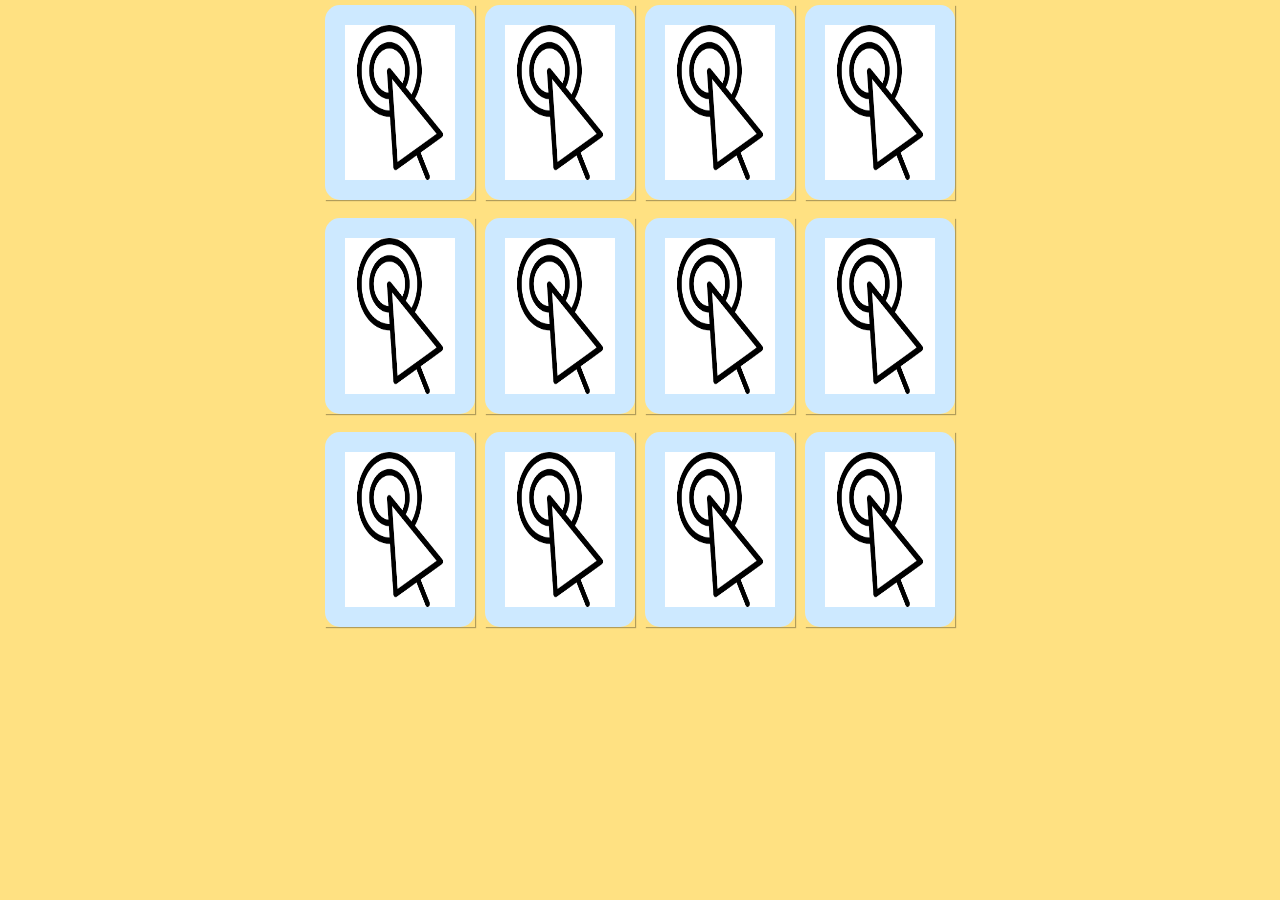
==== memory.html @ 90c96d51 "manoj commit" ====
<!DOCTYPE html>
<html lang="en">
  <head>
    <meta charset="UTF-8" />

    <title>Memory Game</title>

    <link rel="stylesheet" href="styles.css" />
  </head>
 
  <body>
    
    <section class="memory-game">
      
      <div class="memory-card" data-framework="aurelia">
        <img class="front-face" src="img/angular.png" alt="Aurelia" />
        <img class="back-face" src="img/select.png" alt="JS Badge" />
      </div>
      <div class="memory-card" data-framework="aurelia">
        <img class="front-face" src="img/angular.png" alt="Aurelia" />
        <img class="back-face" src="img/select.png" alt="JS Badge" />
      </div>

      <div class="memory-card" data-framework="vue">
        <img class="front-face" src="img/vue.png" alt="Vue" />
        <img class="back-face" src="img/select.png" alt="JS Badge" />
      </div>
      <div class="memory-card" data-framework="vue">
        <img class="front-face" src="img/vue.png" alt="Vue" />
        <img class="back-face" src="img/select.png" alt="JS Badge" />
      </div>

      <div class="memory-card" data-framework="angular">
        <img class="front-face" src="img/react.png" alt="react" />
        <img class="back-face" src="img/select.png" alt="JS Badge" />
      </div>
      <div class="memory-card" data-framework="angular">
        <img class="front-face" src="img/react.png" alt="react" />
        <img class="back-face" src="img/select.png" alt="JS Badge" />
      </div>

      <div class="memory-card" data-framework="ember">
        <img class="front-face" src="img/ember.jpg" alt="Ember" />
        <img class="back-face" src="img/select.png" alt="JS Badge" />
      </div>
      <div class="memory-card" data-framework="ember">
        <img class="front-face" src="img/ember.jpg" alt="Ember" />
        <img class="back-face" src="img/select.png" alt="JS Badge" />
      </div>

      <div class="memory-card" data-framework="backbone">
        <img class="front-face" src="img/backbone.png" alt="Backbone" />
        <img class="back-face" src="img/select.png" alt="JS Badge" />
      </div>
      <div class="memory-card" data-framework="backbone">
        <img class="front-face" src="img/backbone.png" alt="Backbone" />
        <img class="back-face" src="img/select.png" alt="JS Badge" />
      </div>

      <div class="memory-card" data-framework="react">
        <img class="front-face" src="img/js.png" alt="React" />
        <img class="back-face" src="img/select.png" alt="JS Badge" />
      </div>
      <div class="memory-card" data-framework="react">
        <img class="front-face" src="img/js.png" alt="React" />
        <img class="back-face" src="img/select.png" alt="JS Badge" />
      </div>
    </section>
     
    <script src="scripts.js"></script>
  </body>
</html>
---- styles.css ----
* {
    padding: 0;
    margin: 0;
    box-sizing: border-box;
  }
  
  body {
    height: 60vh;
    display: flex;
    background: #ffe182;
  }
  
  .memory-game {
    width: 640px;
    height: 640px;
    margin: auto;
    display: flex;
    flex-wrap: wrap;
    perspective: 1000px;
  }
  
  .memory-card {
    width: calc(25% - 10px);
    height: calc(33.333% - 18px);
    margin: 5px;
    position: relative;
    transform: scale(1);
    transform-style: preserve-3d;
    transition: transform .5s;
    box-shadow: 1px 1px 1px rgba(0,0,0,.3);
  }
  
  .memory-card:active {
    transform: scale(0.97);
    transition: transform .2s;
  }
  
  .memory-card.flip {
    transform: rotateY(180deg);
  }
  
  .front-face,
  .back-face {
    width: 100%;
    height: 100%;
    padding: 20px;
    position: absolute;
    border-radius: 15px;
    background: #cde9ff;
    backface-visibility: hidden;
  }
  
  .front-face {
    transform: rotateY(180deg);
  }
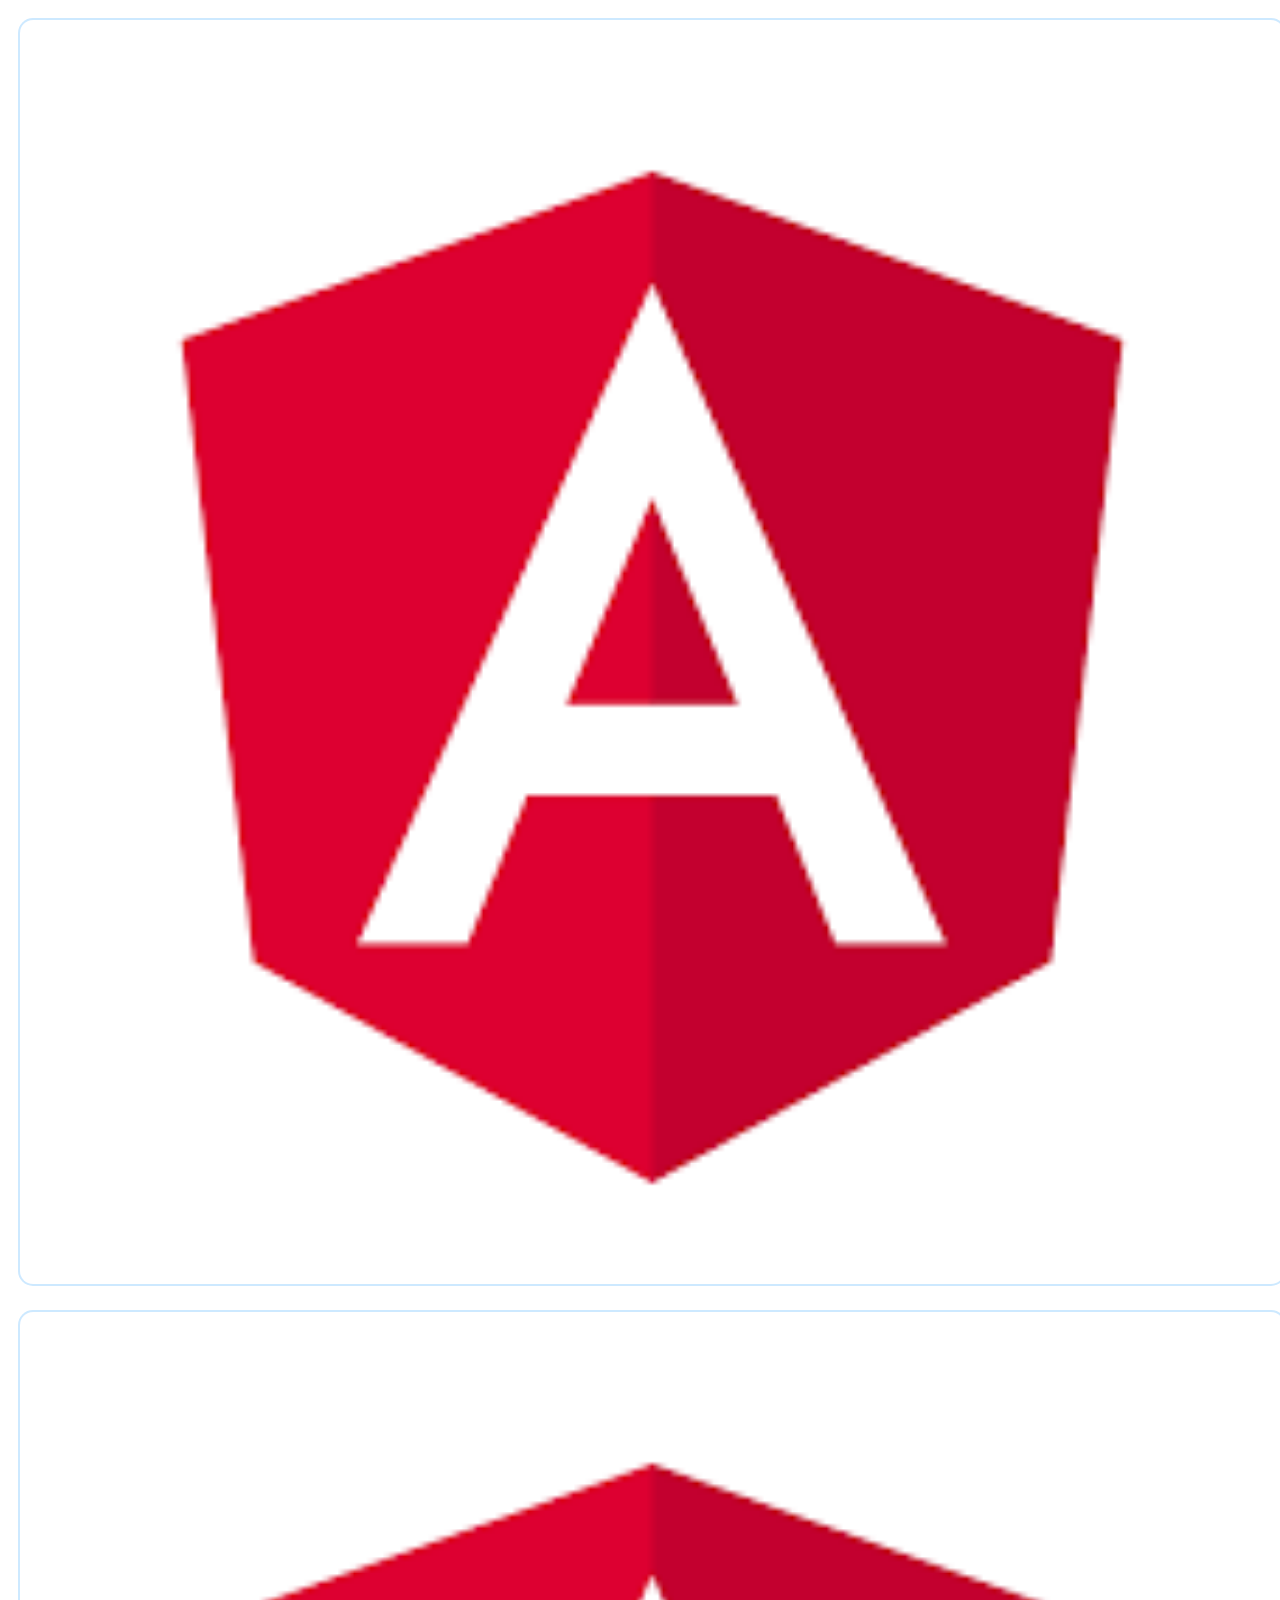
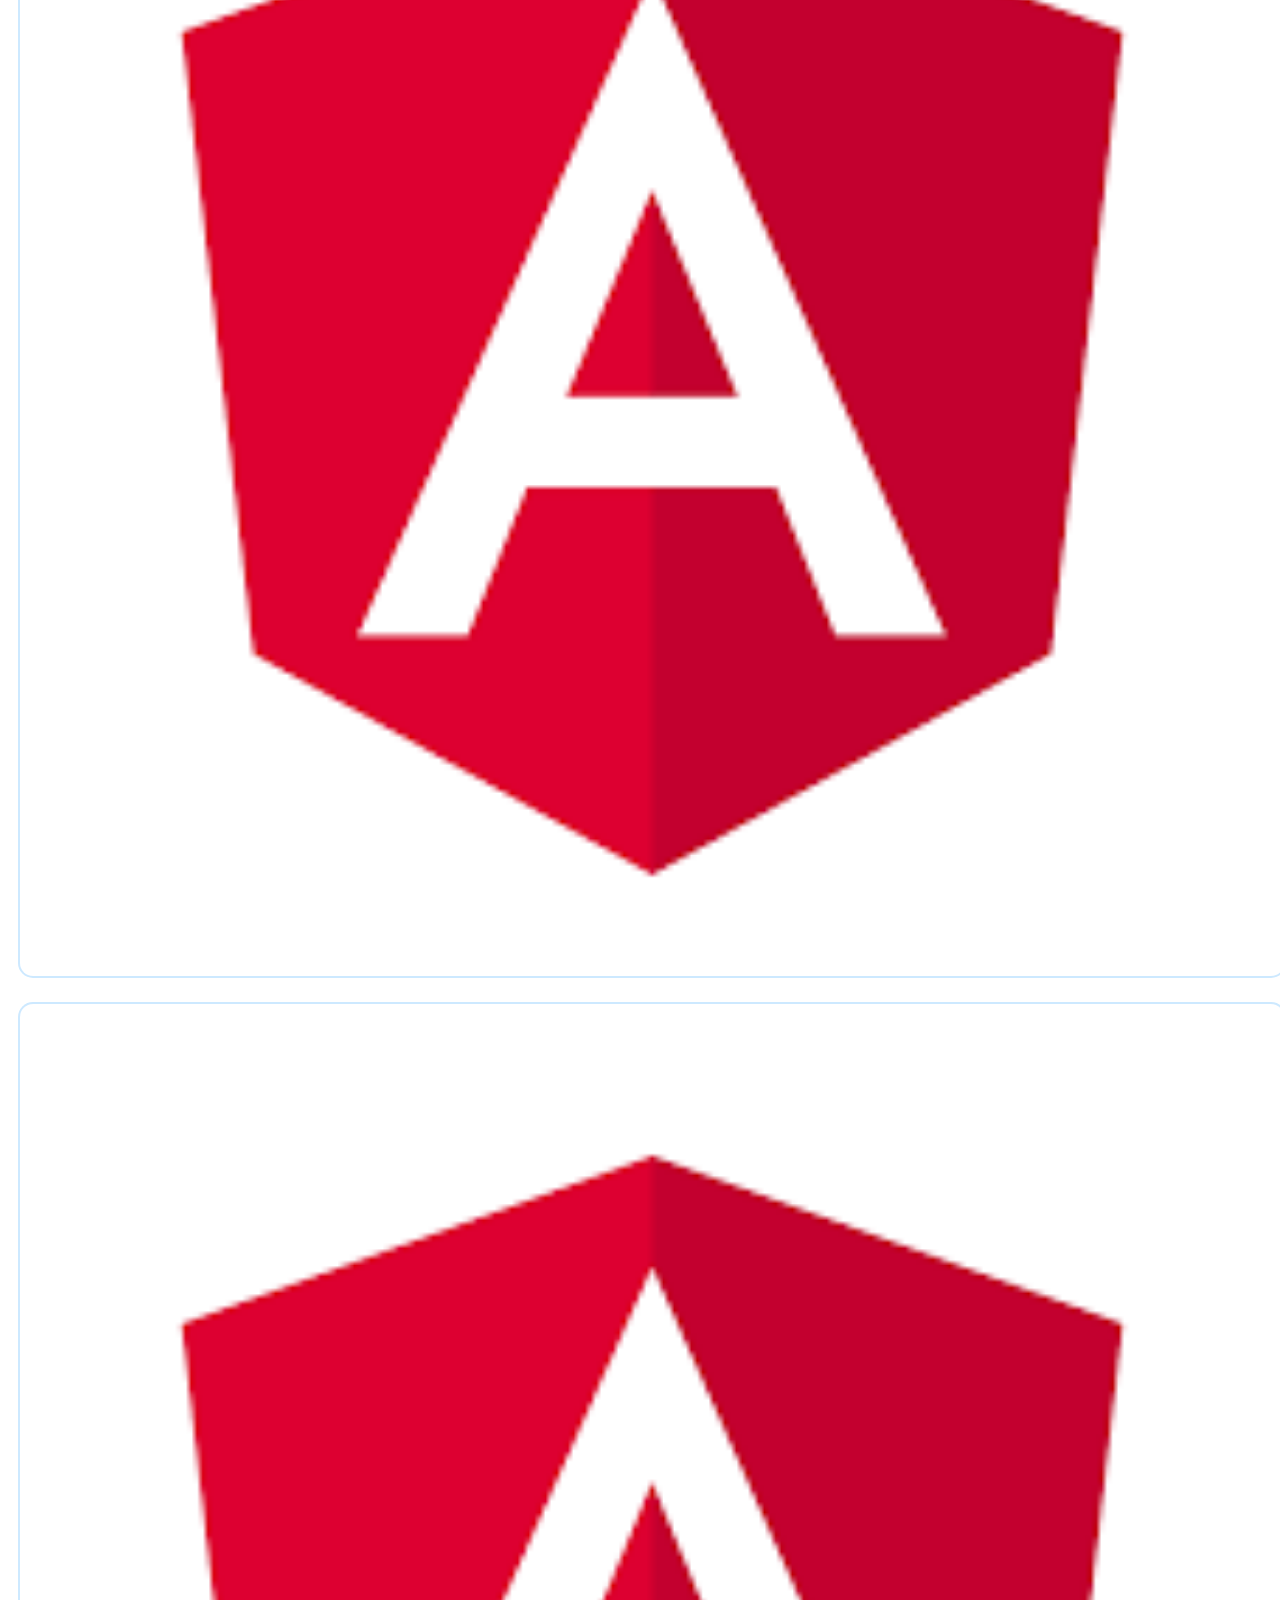
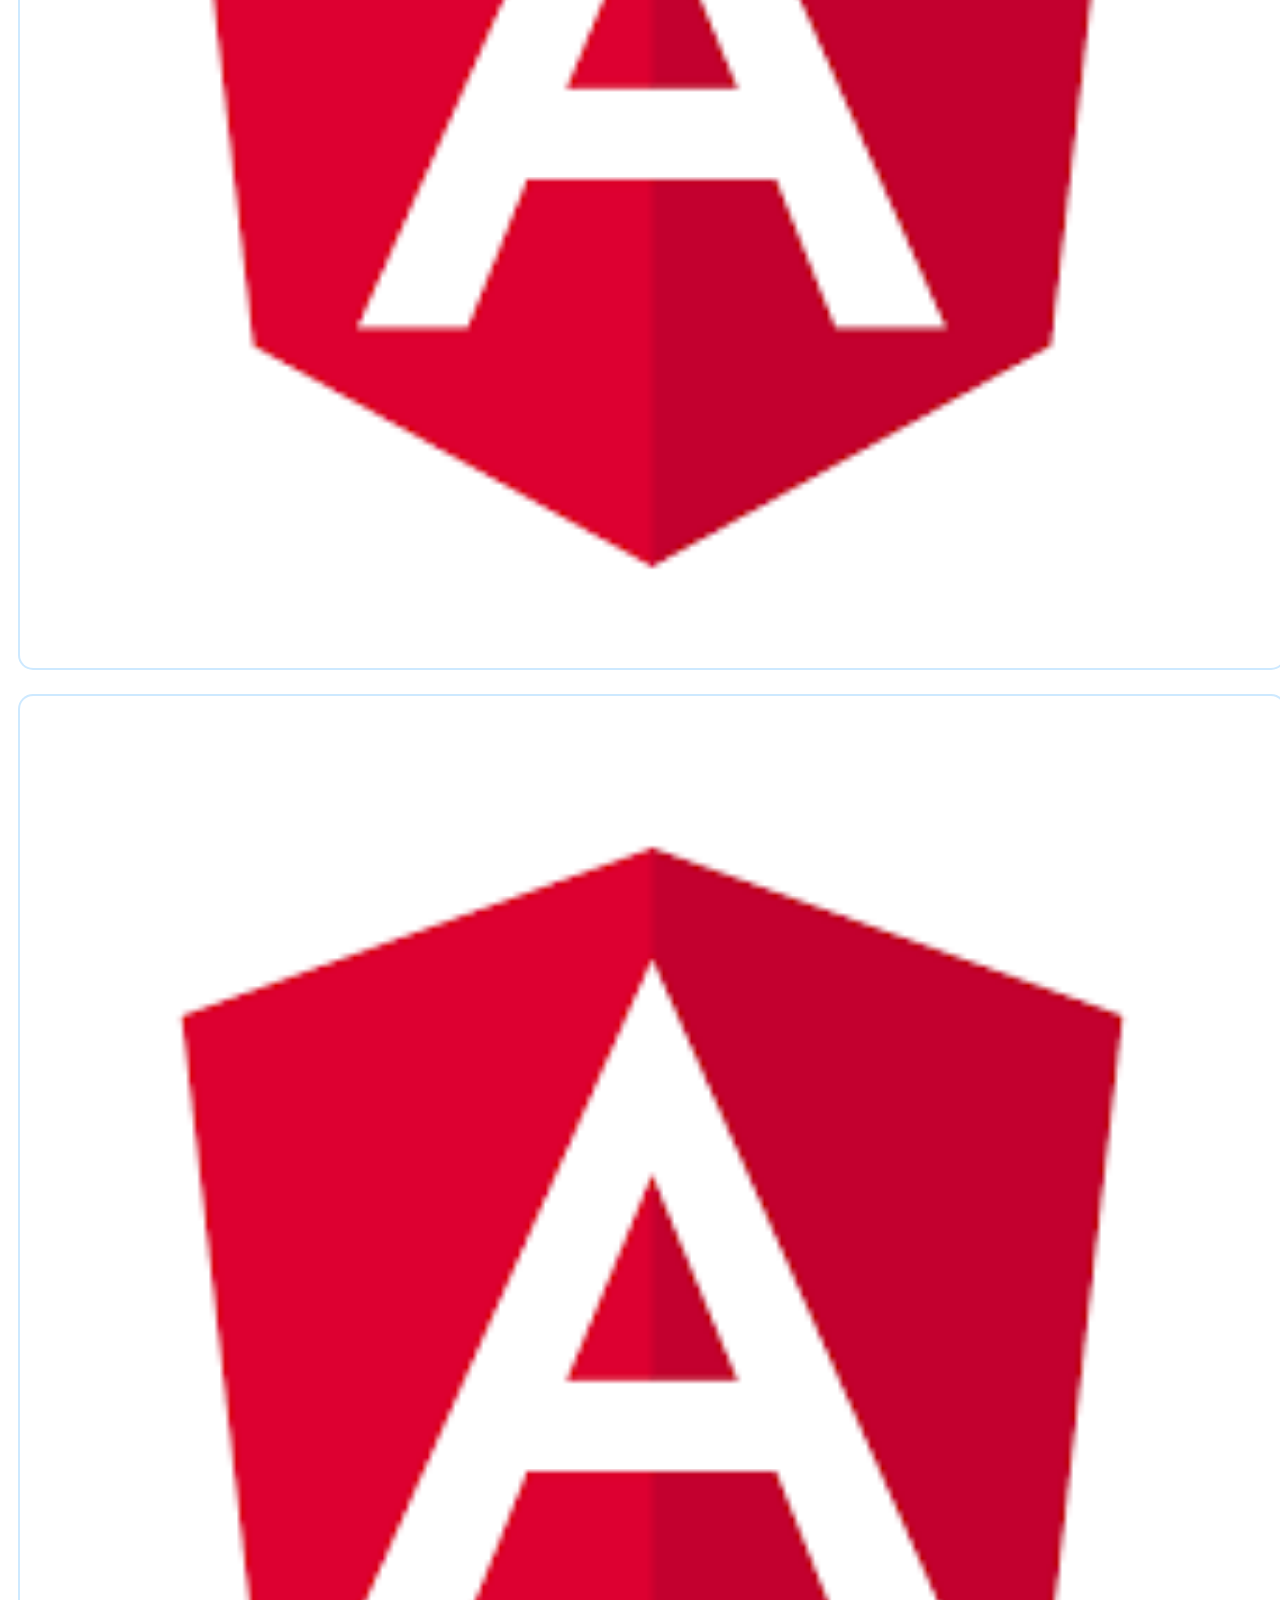
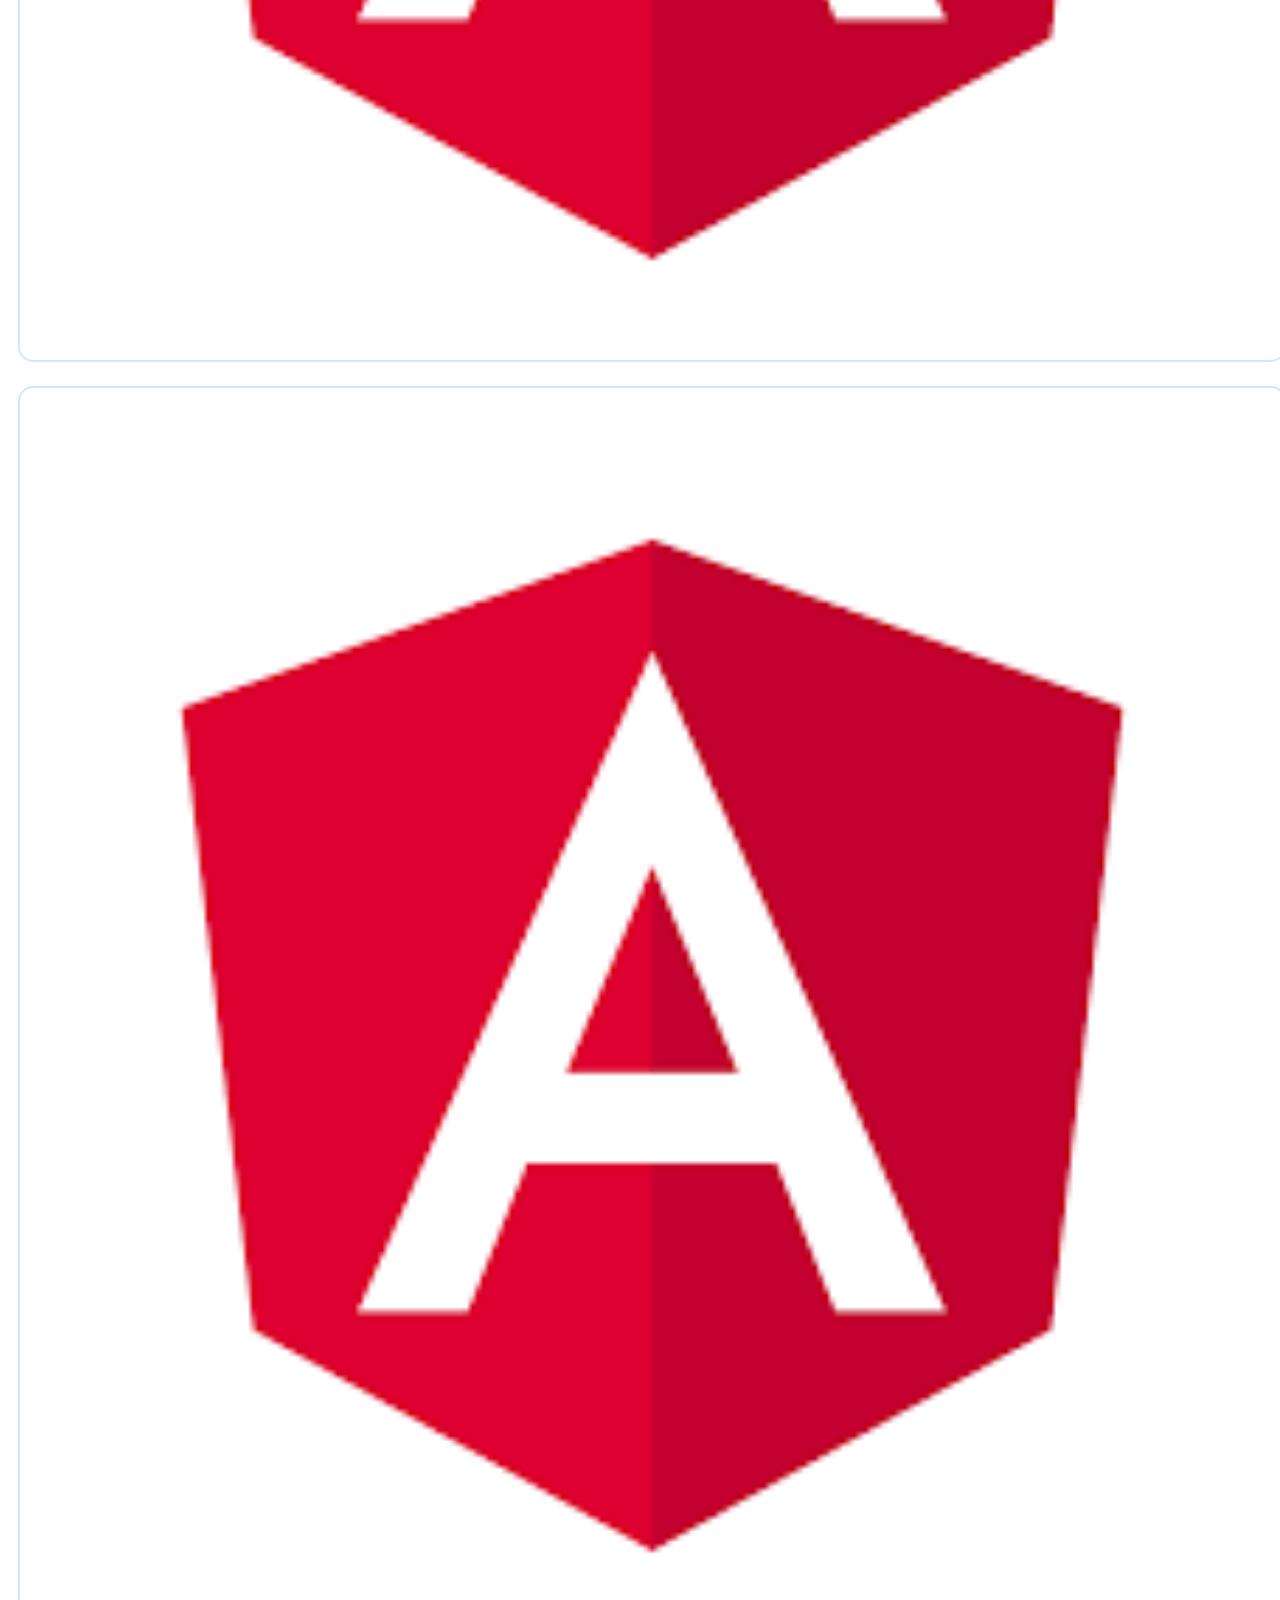
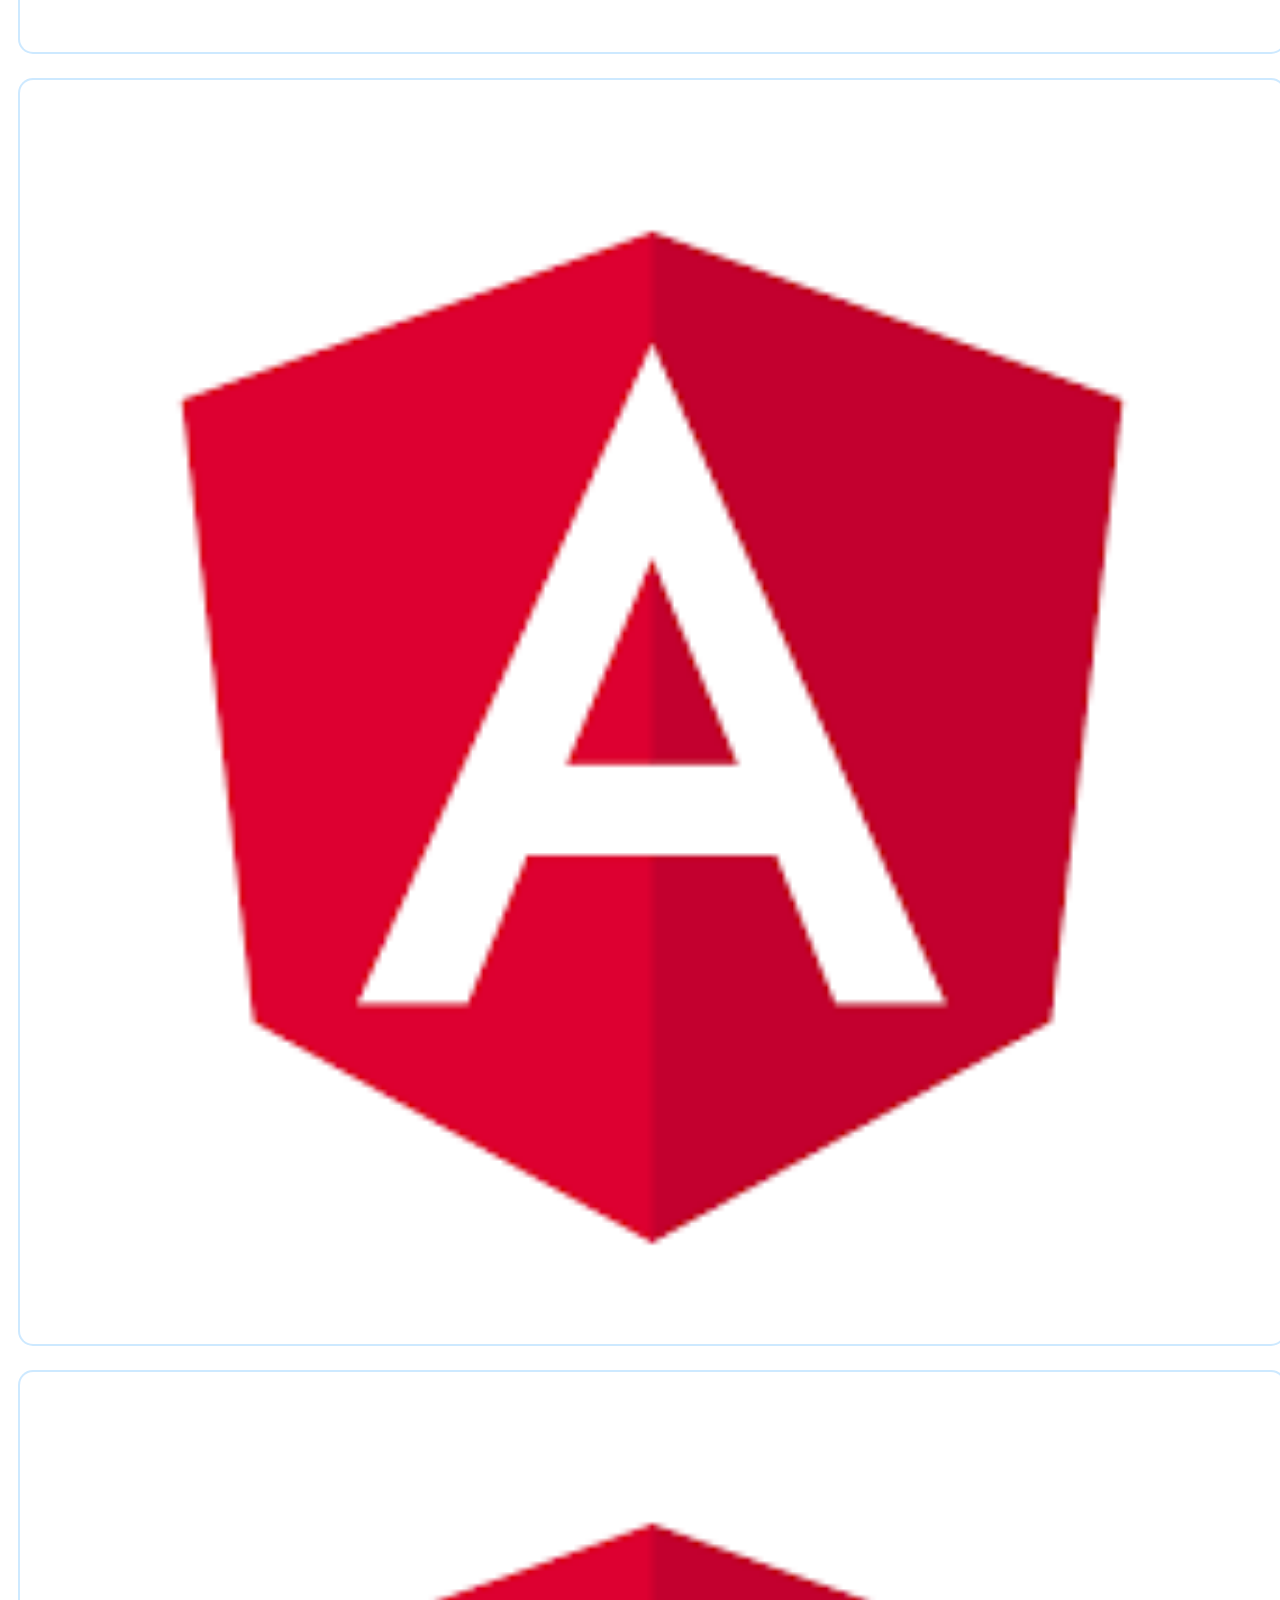
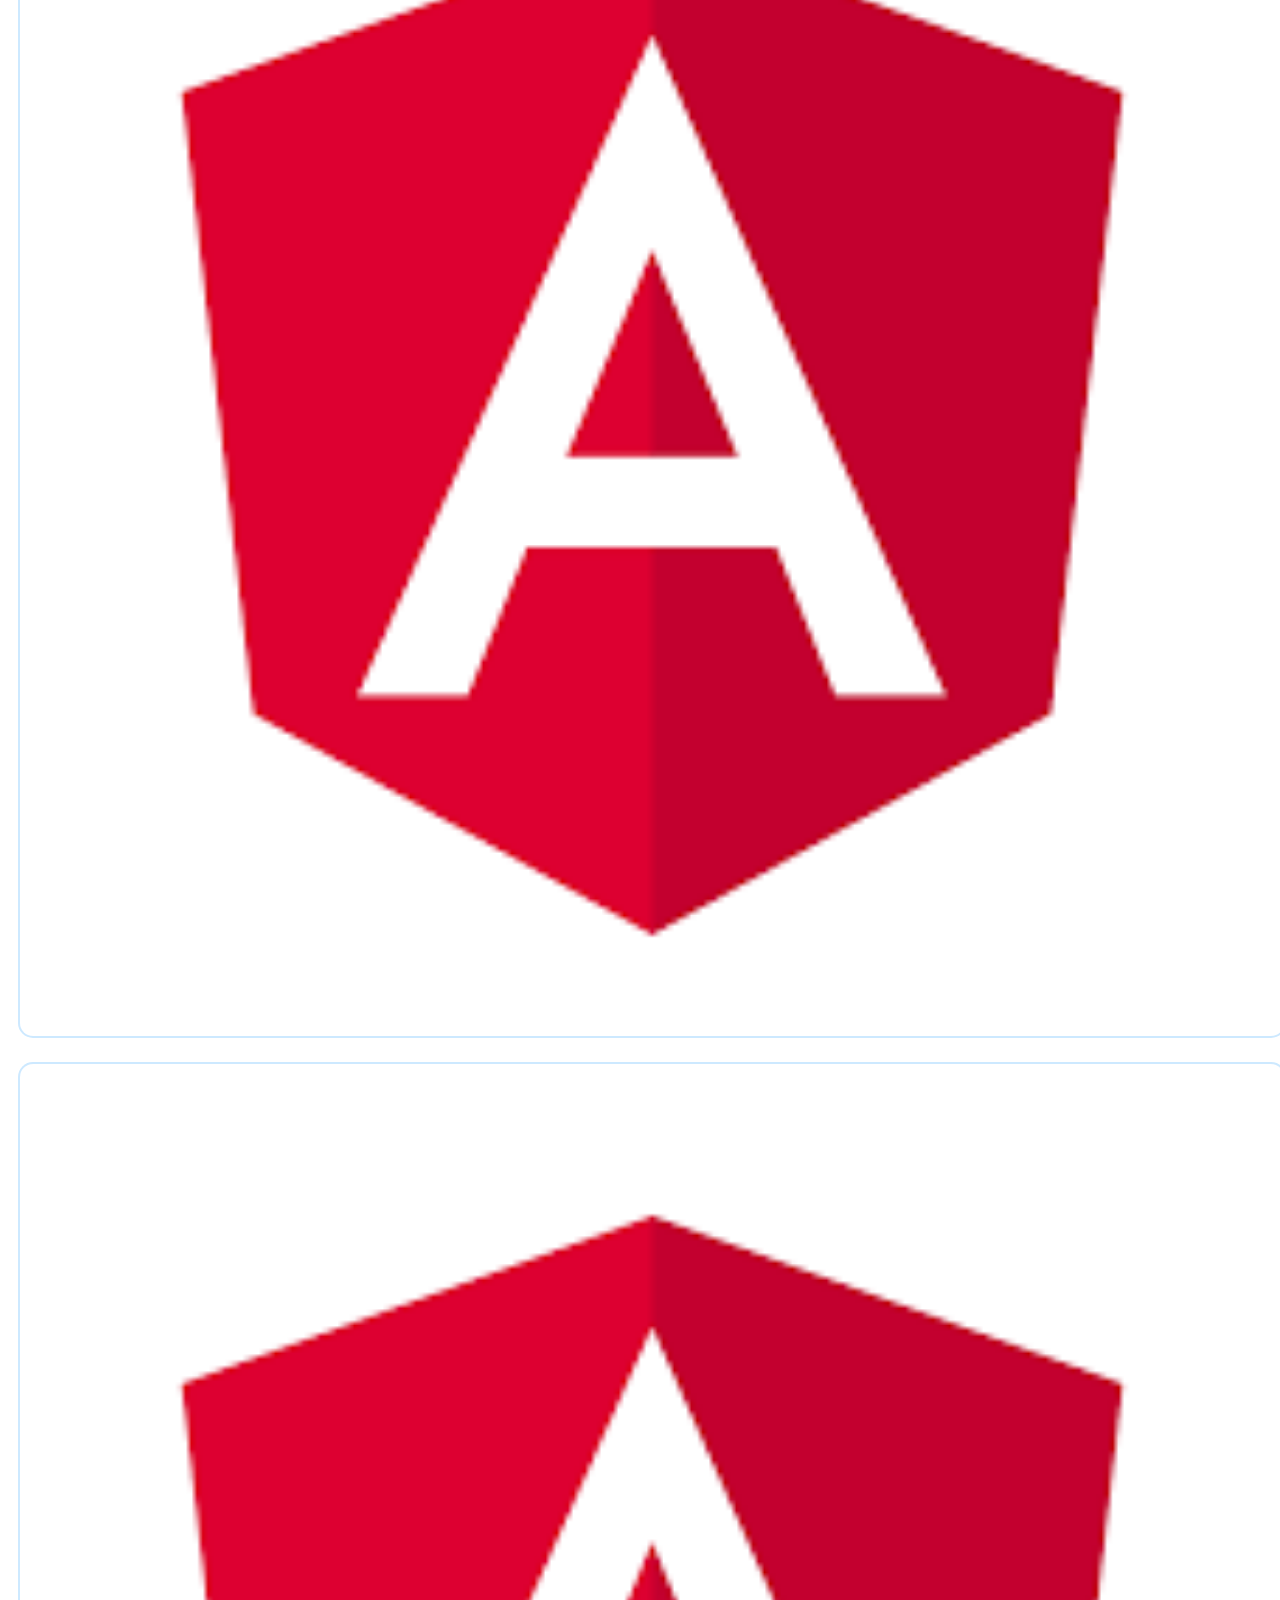
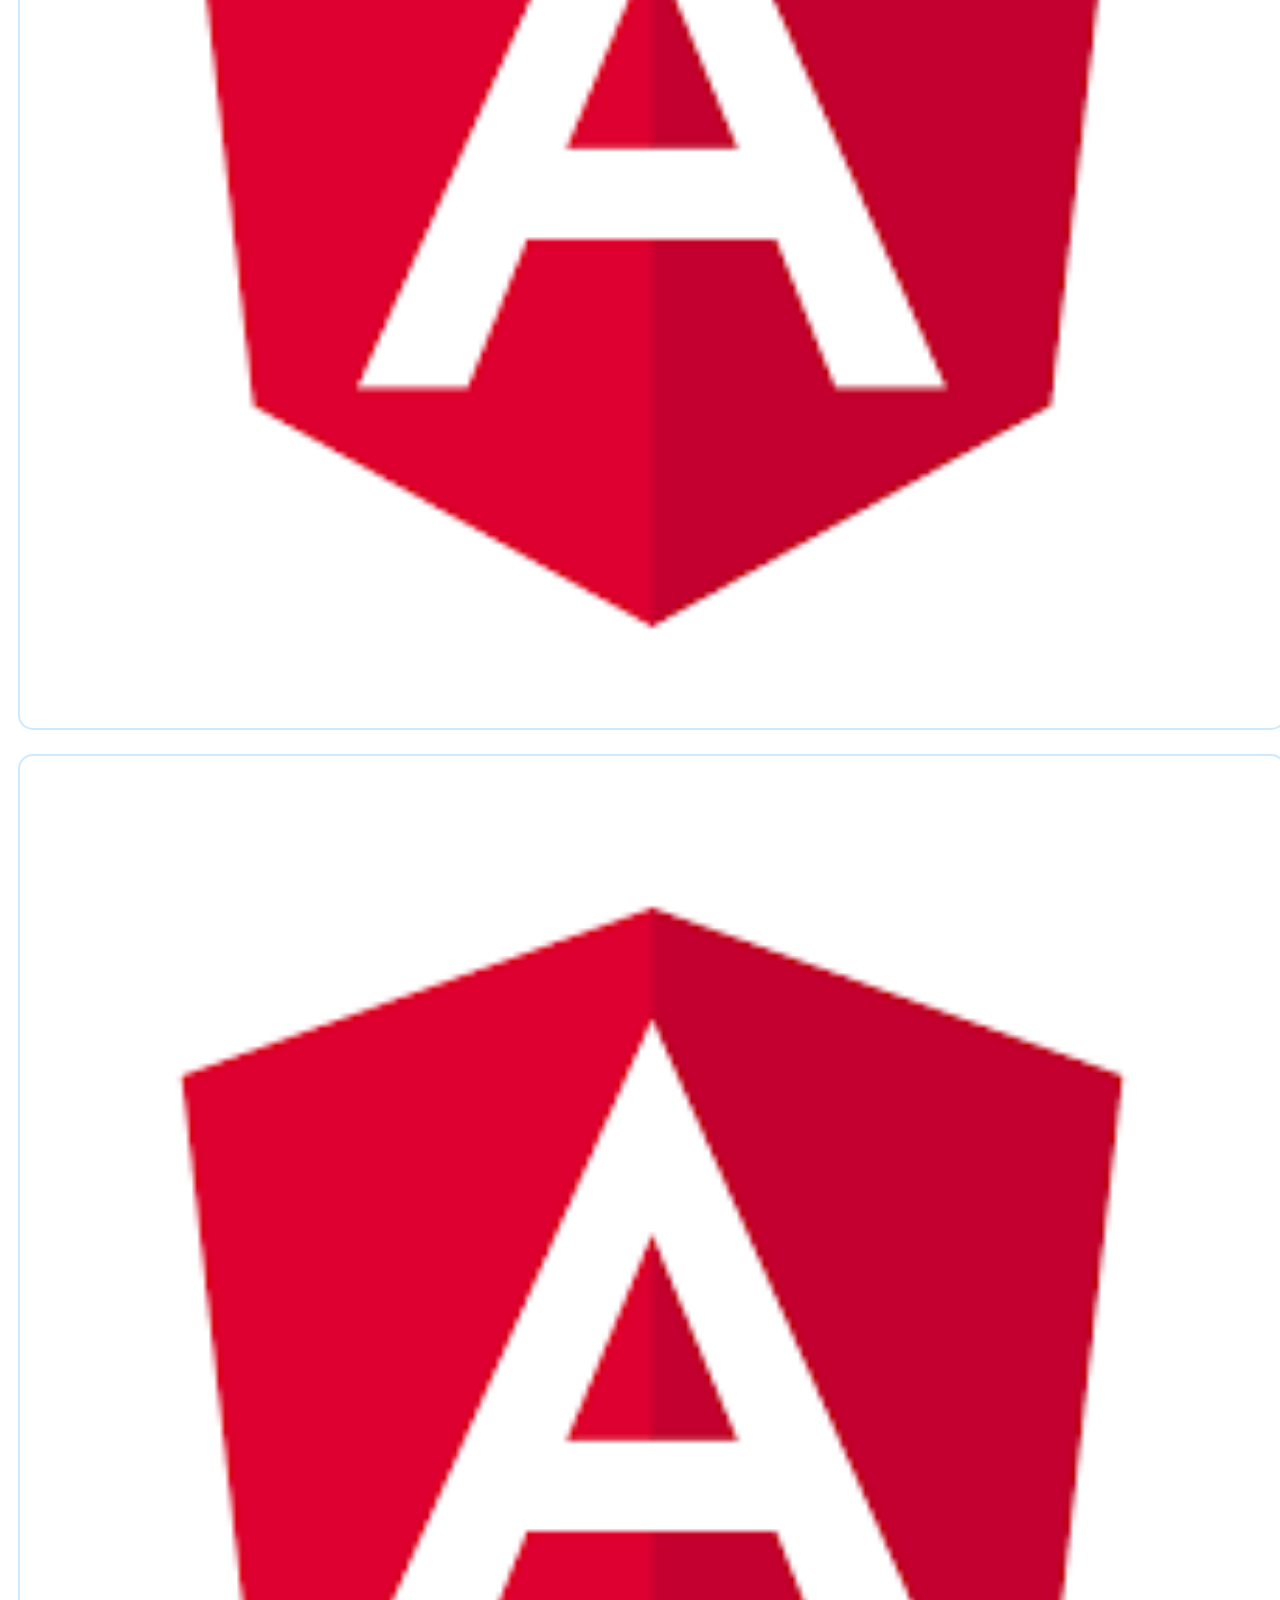
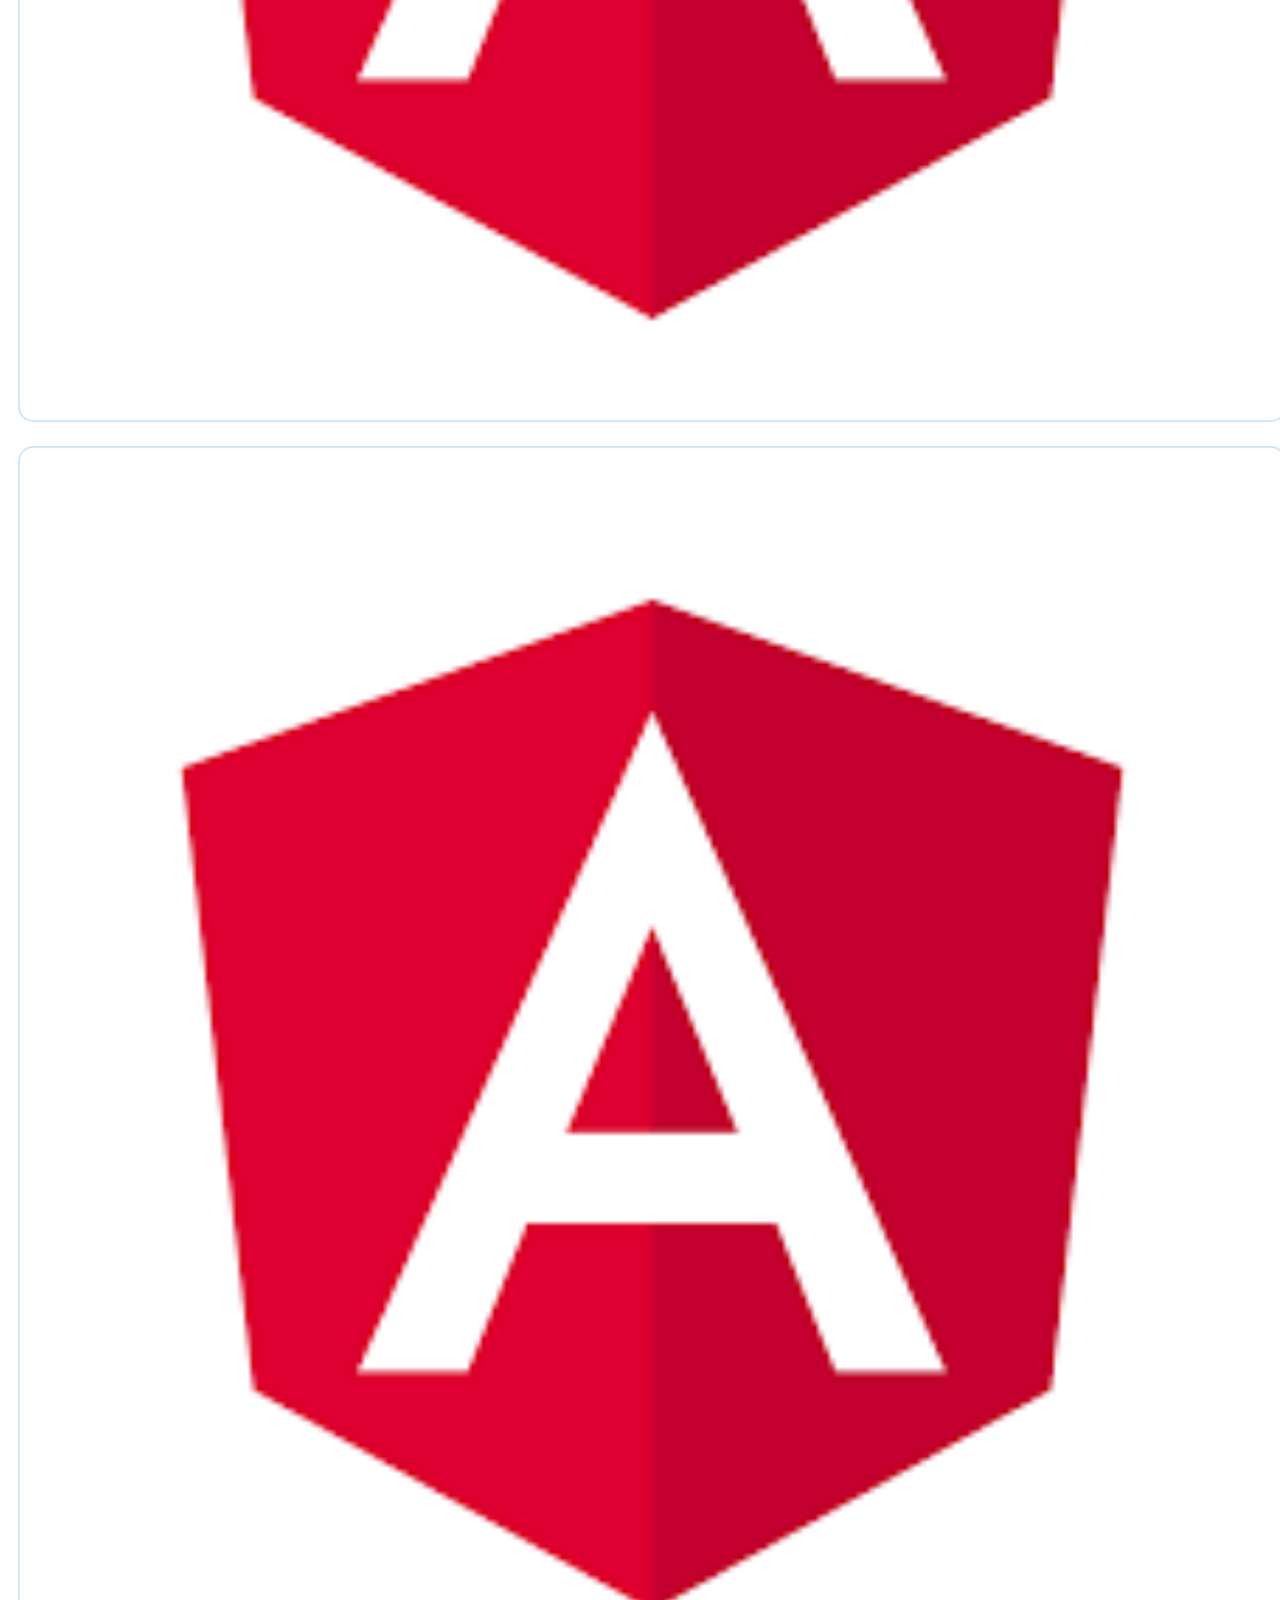
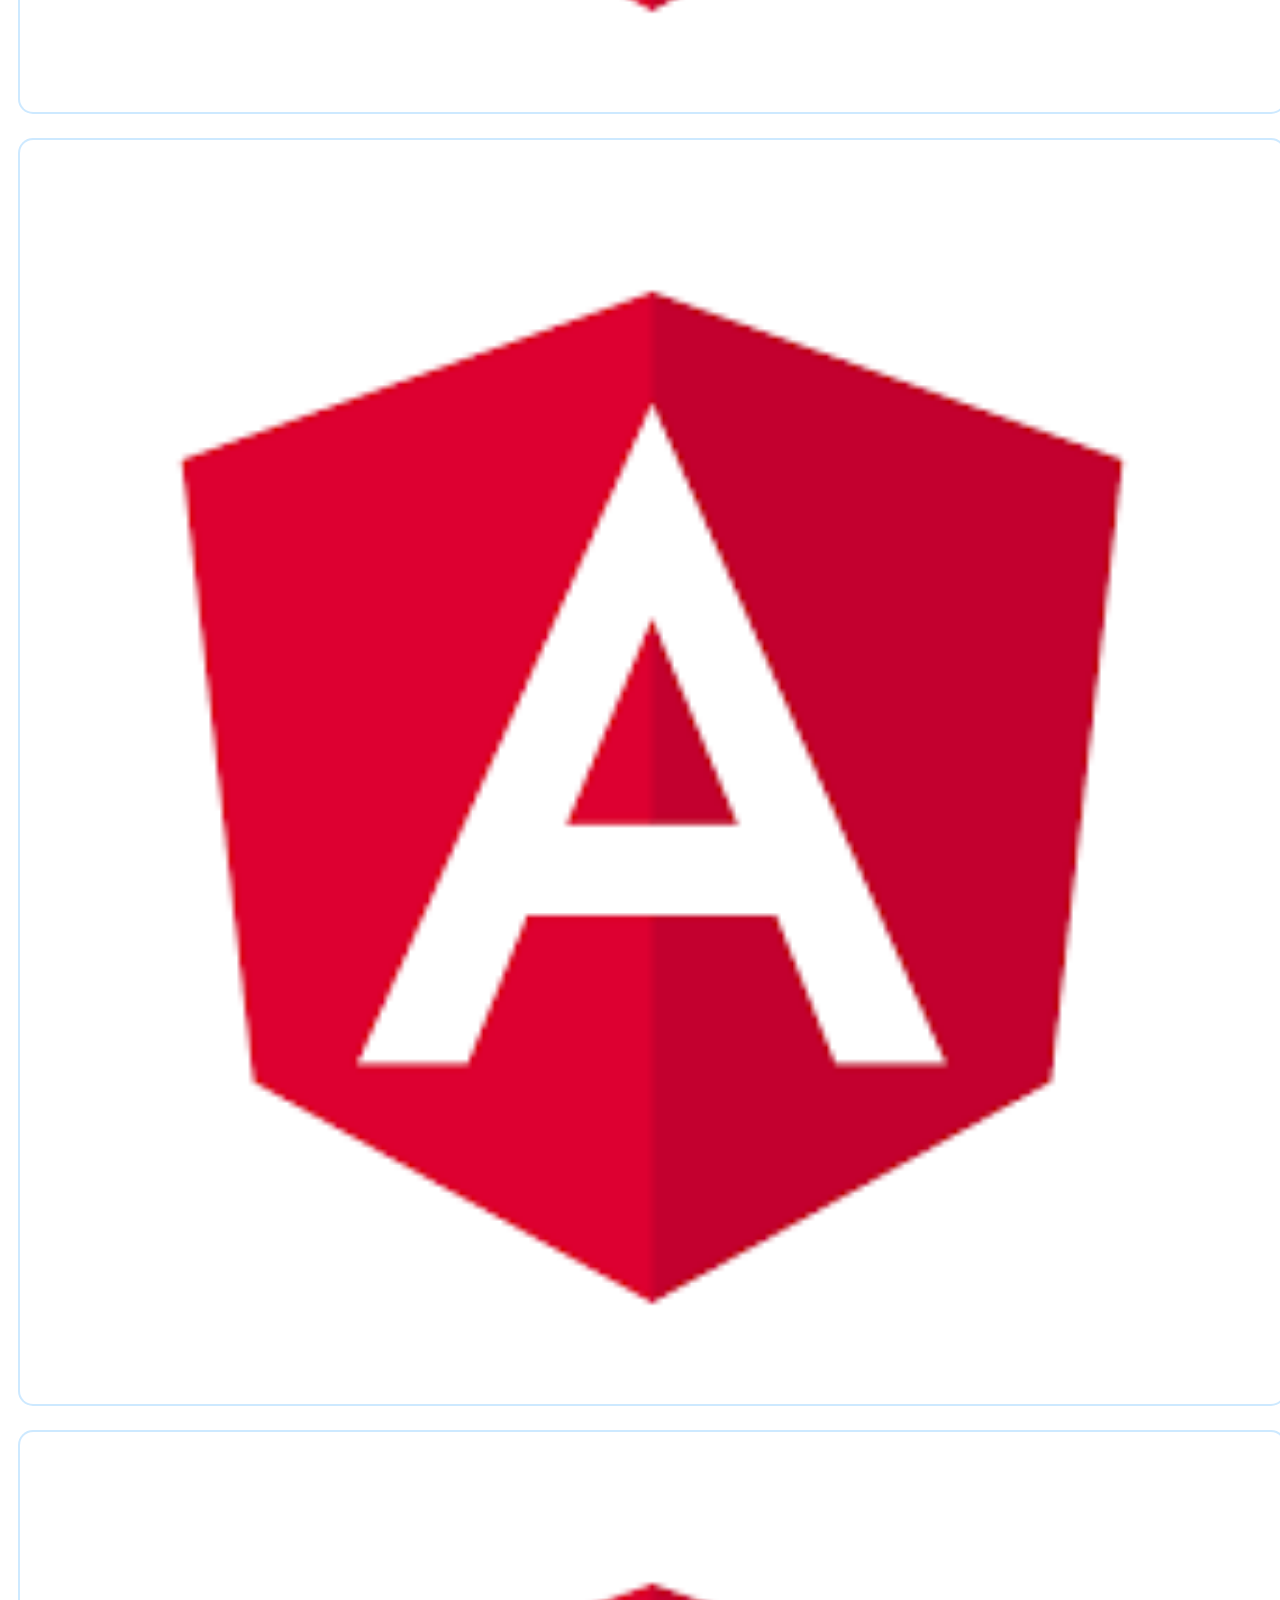
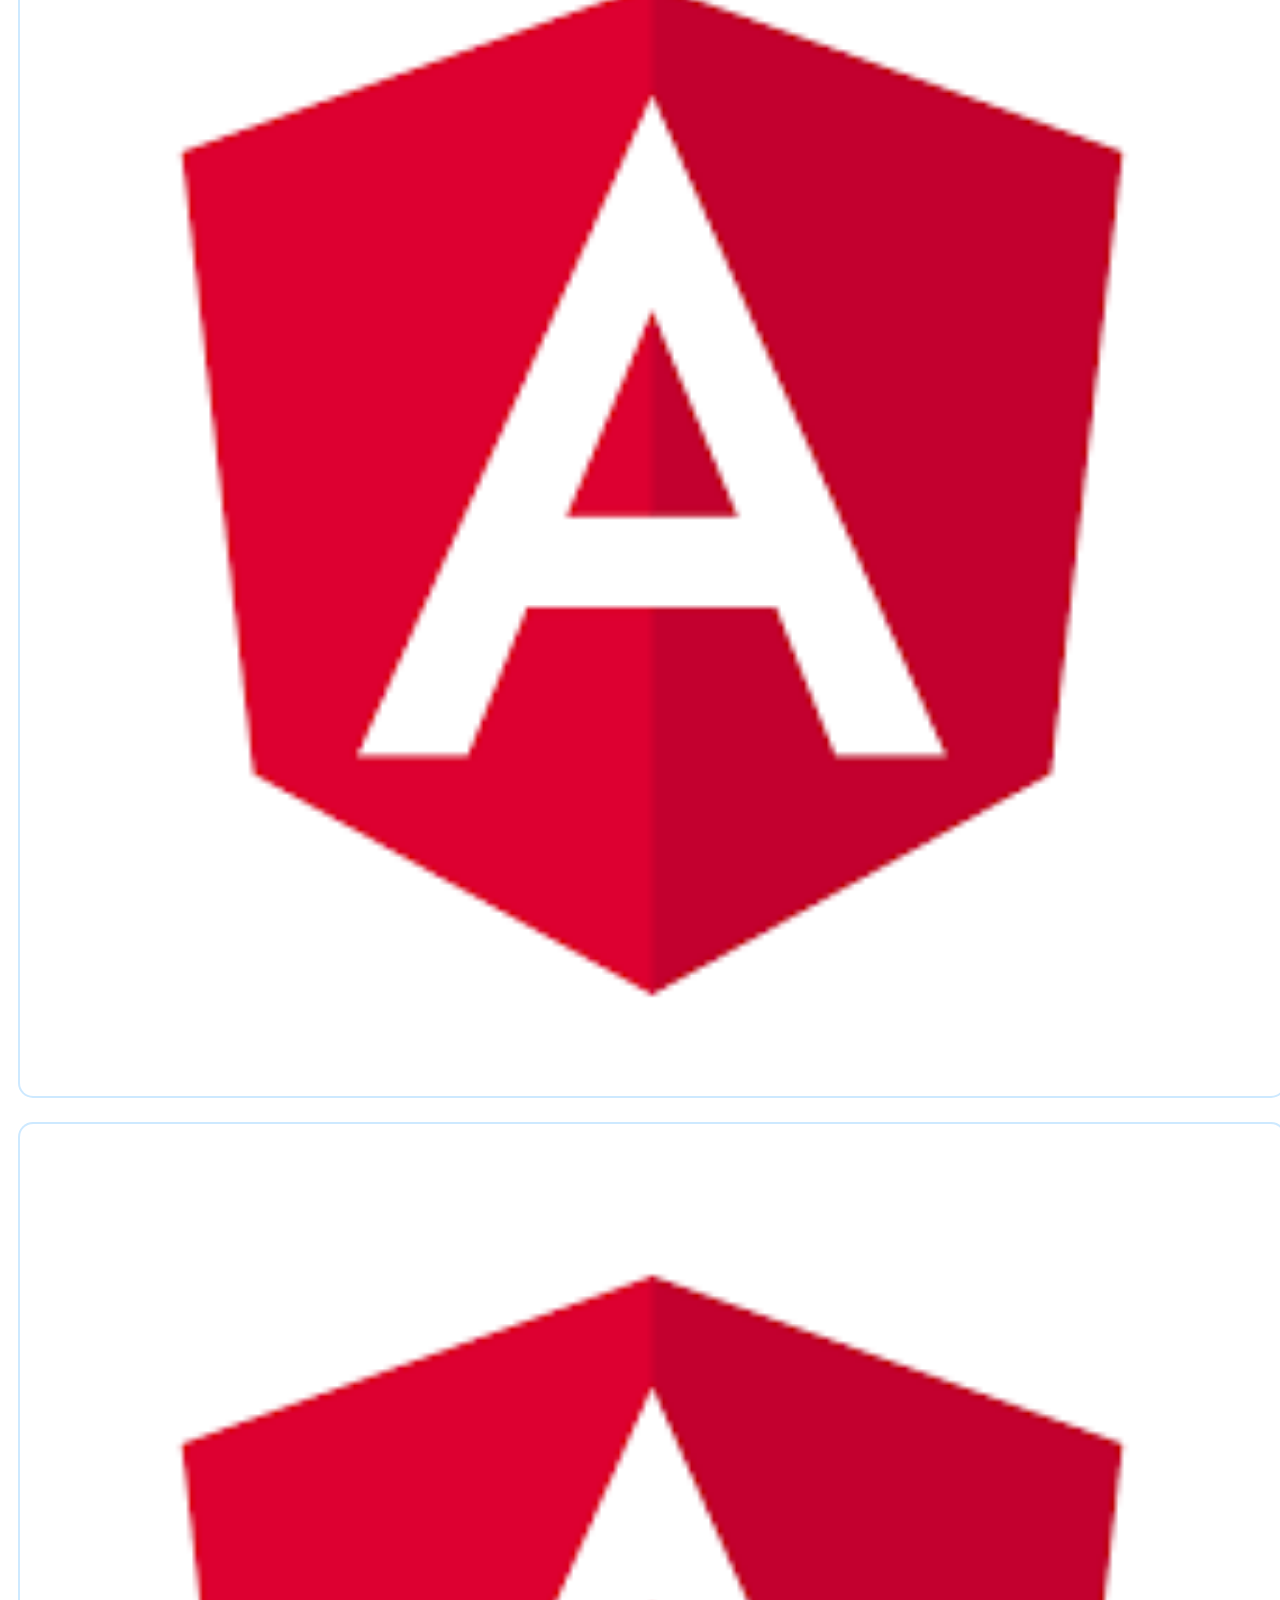
==== commit 8438c97c: "bootstrap" ====
--- a/memory.html
+++ b/memory.html
@@ -4,69 +4,166 @@
     <meta charset="UTF-8" />
 
     <title>Memory Game</title>
-
+    <link
+      href="https://cdn.jsdelivr.net/npm/bootstrap@5.1.3/dist/css/bootstrap.min.css"
+      rel="stylesheet"
+      integrity="sha384-1BmE4kWBq78iYhFldvKuhfTAU6auU8tT94WrHftjDbrCEXSU1oBoqyl2QvZ6jIW3"
+      crossorigin="anonymous"
+    />
     <link rel="stylesheet" href="styles.css" />
   </head>
- 
+
   <body>
-    
-    <section class="memory-game">
-      
-      <div class="memory-card" data-framework="aurelia">
-        <img class="front-face" src="img/angular.png" alt="Aurelia" />
-        <img class="back-face" src="img/select.png" alt="JS Badge" />
+    <div class="container">
+      <div class="row">
+        <div class="col">
+          <div class="container">
+            <div class="row">
+              <div class="col m-1">
+                <img class="front-face" src="img/angular.png" alt="Aurelia" />
+              </div>
+
+              <div class="col m-1">
+                <img class="front-face" src="img/angular.png" alt="Aurelia" />
+              </div>
+
+              <div class="col m-1">
+                <img class="front-face" src="img/angular.png" alt="Aurelia" />
+              </div>
+
+              <div class="col m-1">
+                <img class="front-face" src="img/angular.png" alt="Aurelia" />
+              </div>
+            </div>
+            <div class="row">
+              <div class="col m-1">
+                <img class="front-face" src="img/angular.png" alt="Aurelia" />
+              </div>
+
+              <div class="col m-1">
+                <img class="front-face" src="img/angular.png" alt="Aurelia" />
+              </div>
+
+              <div class="col m-1">
+                <img class="front-face" src="img/angular.png" alt="Aurelia" />
+              </div>
+
+              <div class="col m-1">
+                <img class="front-face" src="img/angular.png" alt="Aurelia" />
+              </div>
+            </div>
+            <div class="row">
+              <div class="col m-1">
+                <img class="front-face" src="img/angular.png" alt="Aurelia" />
+              </div>
+
+              <div class="col m-1">
+                <img class="front-face" src="img/angular.png" alt="Aurelia" />
+              </div>
+
+              <div class="col m-1">
+                <img class="front-face" src="img/angular.png" alt="Aurelia" />
+              </div>
+
+              <div class="col m-1">
+                <img class="front-face" src="img/angular.png" alt="Aurelia" />
+              </div>
+            </div>
+            <div class="row">
+              <div class="col m-1">
+                <img class="front-face" src="img/angular.png" alt="Aurelia" />
+              </div>
+
+              <div class="col m-1">
+                <img class="front-face" src="img/angular.png" alt="Aurelia" />
+              </div>
+
+              <div class="col m-1">
+                <img class="front-face" src="img/angular.png" alt="Aurelia" />
+              </div>
+
+              <div class="col m-1">
+                <img class="front-face" src="img/angular.png" alt="Aurelia" />
+              </div>
+            </div>
+          </div>
+        </div>
+        <div class="col">
+          <div class="container">
+            <div class="row">
+              <div class="col m-1">
+                <img class="front-face" src="img/angular.png" alt="Aurelia" />
+              </div>
+
+              <div class="col col m-1">
+                <img class="front-face" src="img/angular.png" alt="Aurelia" />
+              </div>
+
+              <div class="col">
+               
+              </div>
+
+              <div class="col">
+                
+              </div>
+            </div>
+            <div class="row">
+              <div class="col m-1">
+                <img class="front-face" src="img/angular.png" alt="Aurelia" />
+              </div>
+
+              <div class="col m-1">
+                <img class="front-face" src="img/angular.png" alt="Aurelia" />
+              </div>
+
+              <div class="col">
+               
+              </div>
+
+              <div class="col">
+               
+              </div>
+            </div>
+            <div class="row">
+              <div class="col m-1">
+                <img class="front-face" src="img/angular.png" alt="Aurelia" />
+              </div>
+
+              <div class="col m-1">
+                <img class="front-face" src="img/angular.png" alt="Aurelia" />
+              </div>
+
+              <div class="col">
+               
+              </div>
+
+              <div class="col">
+               
+              </div>
+            </div>
+            <div class="row">
+              <div class="col m-1">
+                <img class="front-face" src="img/angular.png" alt="Aurelia" />
+              </div>
+
+              <div class="col m-1">
+                <img class="front-face" src="img/angular.png" alt="Aurelia" />
+              </div>
+
+              <div class="col">
+                
+              </div>
+
+              <div class="col">
+                
+              </div>
+            </div>
+          </div>
+        </div>
+       </div>
       </div>
-      <div class="memory-card" data-framework="aurelia">
-        <img class="front-face" src="img/angular.png" alt="Aurelia" />
-        <img class="back-face" src="img/select.png" alt="JS Badge" />
-      </div>
+    </div>
 
-      <div class="memory-card" data-framework="vue">
-        <img class="front-face" src="img/vue.png" alt="Vue" />
-        <img class="back-face" src="img/select.png" alt="JS Badge" />
-      </div>
-      <div class="memory-card" data-framework="vue">
-        <img class="front-face" src="img/vue.png" alt="Vue" />
-        <img class="back-face" src="img/select.png" alt="JS Badge" />
-      </div>
-
-      <div class="memory-card" data-framework="angular">
-        <img class="front-face" src="img/react.png" alt="react" />
-        <img class="back-face" src="img/select.png" alt="JS Badge" />
-      </div>
-      <div class="memory-card" data-framework="angular">
-        <img class="front-face" src="img/react.png" alt="react" />
-        <img class="back-face" src="img/select.png" alt="JS Badge" />
-      </div>
-
-      <div class="memory-card" data-framework="ember">
-        <img class="front-face" src="img/ember.jpg" alt="Ember" />
-        <img class="back-face" src="img/select.png" alt="JS Badge" />
-      </div>
-      <div class="memory-card" data-framework="ember">
-        <img class="front-face" src="img/ember.jpg" alt="Ember" />
-        <img class="back-face" src="img/select.png" alt="JS Badge" />
-      </div>
-
-      <div class="memory-card" data-framework="backbone">
-        <img class="front-face" src="img/backbone.png" alt="Backbone" />
-        <img class="back-face" src="img/select.png" alt="JS Badge" />
-      </div>
-      <div class="memory-card" data-framework="backbone">
-        <img class="front-face" src="img/backbone.png" alt="Backbone" />
-        <img class="back-face" src="img/select.png" alt="JS Badge" />
-      </div>
-
-      <div class="memory-card" data-framework="react">
-        <img class="front-face" src="img/js.png" alt="React" />
-        <img class="back-face" src="img/select.png" alt="JS Badge" />
-      </div>
-      <div class="memory-card" data-framework="react">
-        <img class="front-face" src="img/js.png" alt="React" />
-        <img class="back-face" src="img/select.png" alt="JS Badge" />
-      </div>
-    </section>
-     
     <script src="scripts.js"></script>
   </body>
 </html>
--- a/styles.css
+++ b/styles.css
@@ -1,55 +1,13 @@
-* {
-    padding: 0;
-    margin: 0;
-    box-sizing: border-box;
-  }
+
   
-  body {
-    height: 60vh;
-    display: flex;
-    background: #ffe182;
-  }
-  
-  .memory-game {
-    width: 640px;
-    height: 640px;
-    margin: auto;
-    display: flex;
-    flex-wrap: wrap;
-    perspective: 1000px;
-  }
-  
-  .memory-card {
-    width: calc(25% - 10px);
-    height: calc(33.333% - 18px);
-    margin: 5px;
-    position: relative;
-    transform: scale(1);
-    transform-style: preserve-3d;
-    transition: transform .5s;
-    box-shadow: 1px 1px 1px rgba(0,0,0,.3);
-  }
-  
-  .memory-card:active {
-    transform: scale(0.97);
-    transition: transform .2s;
-  }
-  
-  .memory-card.flip {
-    transform: rotateY(180deg);
-  }
-  
-  .front-face,
-  .back-face {
+  .front-face {
+    cursor: pointer;
     width: 100%;
     height: 100%;
-    padding: 20px;
-    position: absolute;
+    padding: 2px;
+    margin: 10px;
     border-radius: 15px;
     background: #cde9ff;
     backface-visibility: hidden;
   }
   
-  .front-face {
-    transform: rotateY(180deg);
-  }